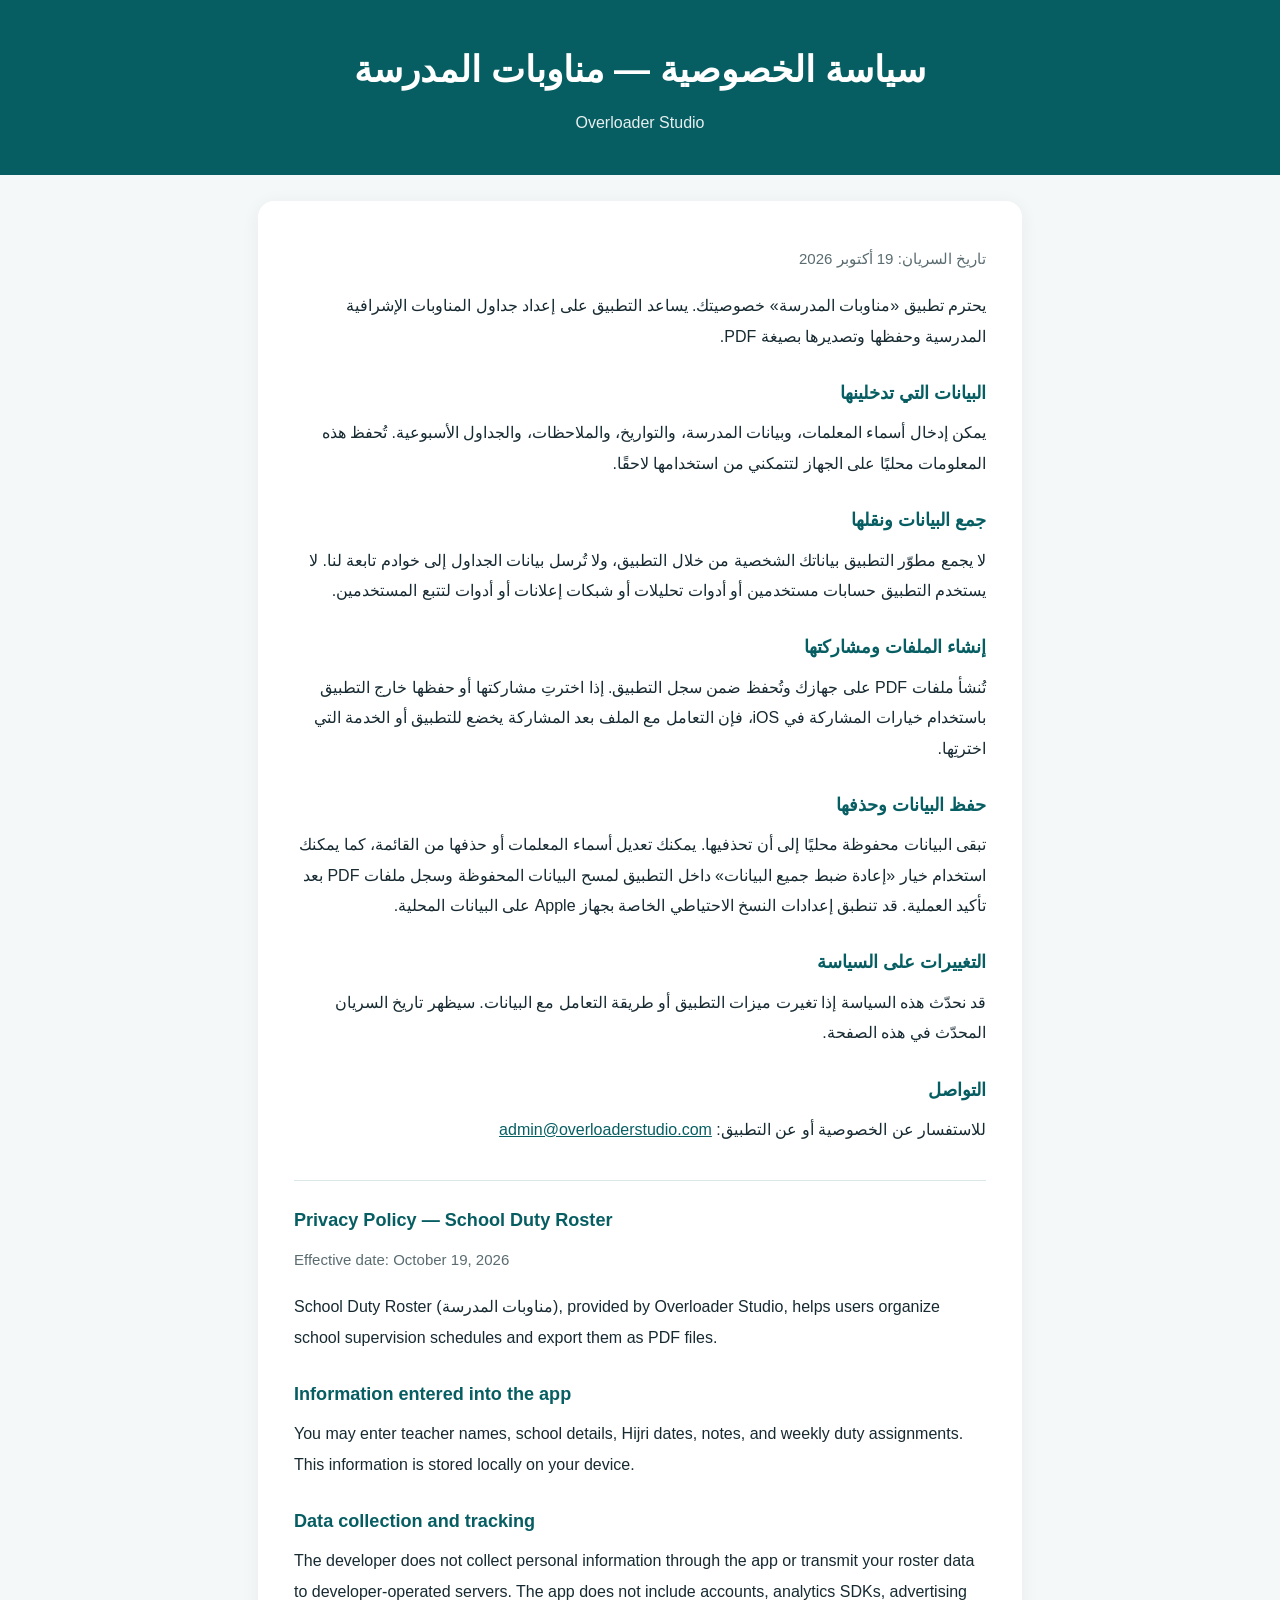
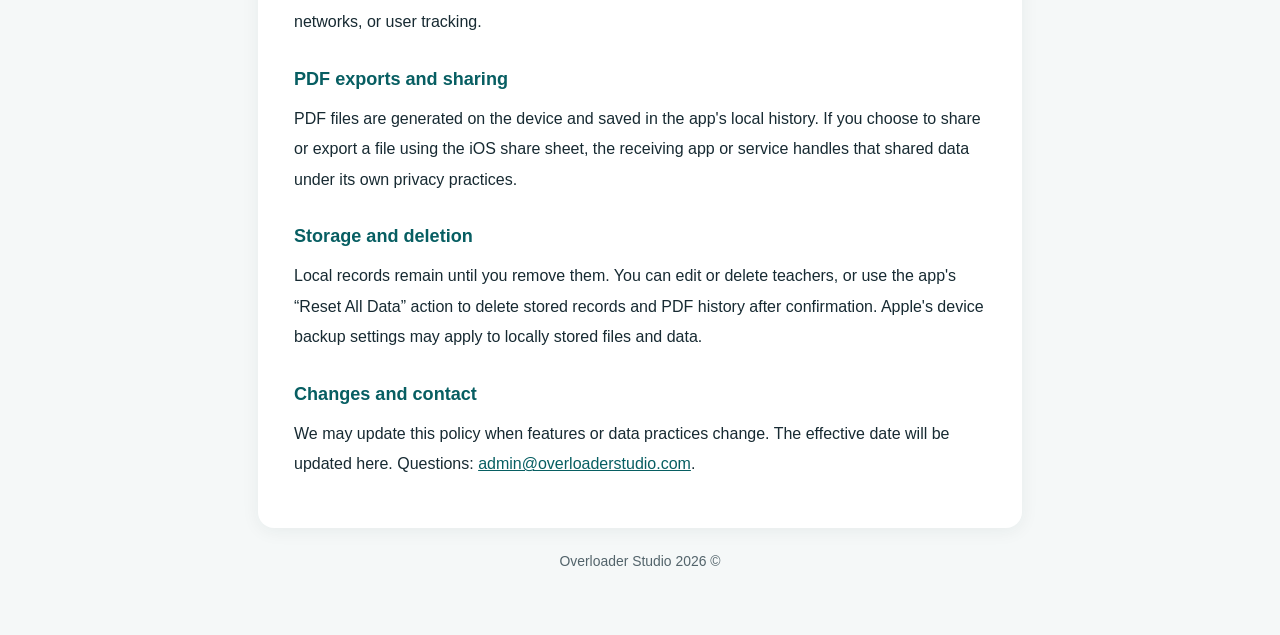
==== dutyroster-privacy.html @ a6a5f7c0 "Add files via upload" ====
<!doctype html>
<html lang="ar" dir="rtl">
<head>
  <meta charset="utf-8">
  <meta name="viewport" content="width=device-width, initial-scale=1">
  <meta name="color-scheme" content="light">
  <meta name="description" content="سياسة الخصوصية لتطبيق مناوبات المدرسة - Overloader Studio">
  <title>سياسة الخصوصية | مناوبات المدرسة</title>
  <style>
    :root { font-family: -apple-system, BlinkMacSystemFont, "Segoe UI", Tahoma, sans-serif; color: #172a32; background: #f5f8f8; }
    * { box-sizing: border-box; }
    body { margin: 0; line-height: 1.9; }
    header { background: #075e62; color: white; padding: 36px 20px; text-align: center; }
    header h1 { font-size: clamp(1.7rem, 4vw, 2.25rem); margin: 0 0 4px; }
    header p { margin: 0; opacity: .9; }
    main { max-width: 800px; margin: 26px auto; padding: 0 18px 35px; }
    article { background: white; border-radius: 16px; padding: clamp(20px, 4vw, 36px); box-shadow: 0 3px 18px #112d3010; }
    h2 { font-size: 1.13rem; color: #075e62; margin: 24px 0 4px; }
    h2:first-child { margin-top: 0; }
    p { margin: 8px 0 12px; }
    a { color: #075e62; overflow-wrap: anywhere; }
    .meta { font-size: .94rem; color: #5a6c70; margin-bottom: 18px; }
    .english { direction: ltr; text-align: left; border-top: 1px solid #dbe6e6; margin-top: 35px; padding-top: 22px; }
    footer { text-align: center; font-size: .87rem; color: #53646b; margin-top: 20px; }
  </style>
</head>
<body>
  <header>
    <h1>سياسة الخصوصية — مناوبات المدرسة</h1>
    <p>Overloader Studio</p>
  </header>
  <main>
    <article>
      <p class="meta">تاريخ السريان: 19 أكتوبر 2026</p>
      <p>يحترم تطبيق «مناوبات المدرسة» خصوصيتك. يساعد التطبيق على إعداد جداول المناوبات الإشرافية المدرسية وحفظها وتصديرها بصيغة PDF.</p>

      <h2>البيانات التي تدخلينها</h2>
      <p>يمكن إدخال أسماء المعلمات، وبيانات المدرسة، والتواريخ، والملاحظات، والجداول الأسبوعية. تُحفظ هذه المعلومات محليًا على الجهاز لتتمكني من استخدامها لاحقًا.</p>

      <h2>جمع البيانات ونقلها</h2>
      <p>لا يجمع مطوّر التطبيق بياناتك الشخصية من خلال التطبيق، ولا تُرسل بيانات الجداول إلى خوادم تابعة لنا. لا يستخدم التطبيق حسابات مستخدمين أو أدوات تحليلات أو شبكات إعلانات أو أدوات لتتبع المستخدمين.</p>

      <h2>إنشاء الملفات ومشاركتها</h2>
      <p>تُنشأ ملفات PDF على جهازك وتُحفظ ضمن سجل التطبيق. إذا اخترتِ مشاركتها أو حفظها خارج التطبيق باستخدام خيارات المشاركة في iOS، فإن التعامل مع الملف بعد المشاركة يخضع للتطبيق أو الخدمة التي اخترتِها.</p>

      <h2>حفظ البيانات وحذفها</h2>
      <p>تبقى البيانات محفوظة محليًا إلى أن تحذفيها. يمكنك تعديل أسماء المعلمات أو حذفها من القائمة، كما يمكنك استخدام خيار «إعادة ضبط جميع البيانات» داخل التطبيق لمسح البيانات المحفوظة وسجل ملفات PDF بعد تأكيد العملية. قد تنطبق إعدادات النسخ الاحتياطي الخاصة بجهاز Apple على البيانات المحلية.</p>

      <h2>التغييرات على السياسة</h2>
      <p>قد نحدّث هذه السياسة إذا تغيرت ميزات التطبيق أو طريقة التعامل مع البيانات. سيظهر تاريخ السريان المحدّث في هذه الصفحة.</p>

      <h2>التواصل</h2>
      <p>للاستفسار عن الخصوصية أو عن التطبيق: <a href="mailto:admin@overloaderstudio.com">admin@overloaderstudio.com</a></p>

      <section class="english" lang="en">
        <h2>Privacy Policy — School Duty Roster</h2>
        <p class="meta">Effective date: October 19, 2026</p>
        <p>School Duty Roster (مناوبات المدرسة), provided by Overloader Studio, helps users organize school supervision schedules and export them as PDF files.</p>
        <h2>Information entered into the app</h2>
        <p>You may enter teacher names, school details, Hijri dates, notes, and weekly duty assignments. This information is stored locally on your device.</p>
        <h2>Data collection and tracking</h2>
        <p>The developer does not collect personal information through the app or transmit your roster data to developer-operated servers. The app does not include accounts, analytics SDKs, advertising networks, or user tracking.</p>
        <h2>PDF exports and sharing</h2>
        <p>PDF files are generated on the device and saved in the app's local history. If you choose to share or export a file using the iOS share sheet, the receiving app or service handles that shared data under its own privacy practices.</p>
        <h2>Storage and deletion</h2>
        <p>Local records remain until you remove them. You can edit or delete teachers, or use the app's “Reset All Data” action to delete stored records and PDF history after confirmation. Apple's device backup settings may apply to locally stored files and data.</p>
        <h2>Changes and contact</h2>
        <p>We may update this policy when features or data practices change. The effective date will be updated here. Questions: <a href="mailto:admin@overloaderstudio.com">admin@overloaderstudio.com</a>.</p>
      </section>
    </article>
    <footer>© 2026 Overloader Studio</footer>
  </main>
</body>
</html>
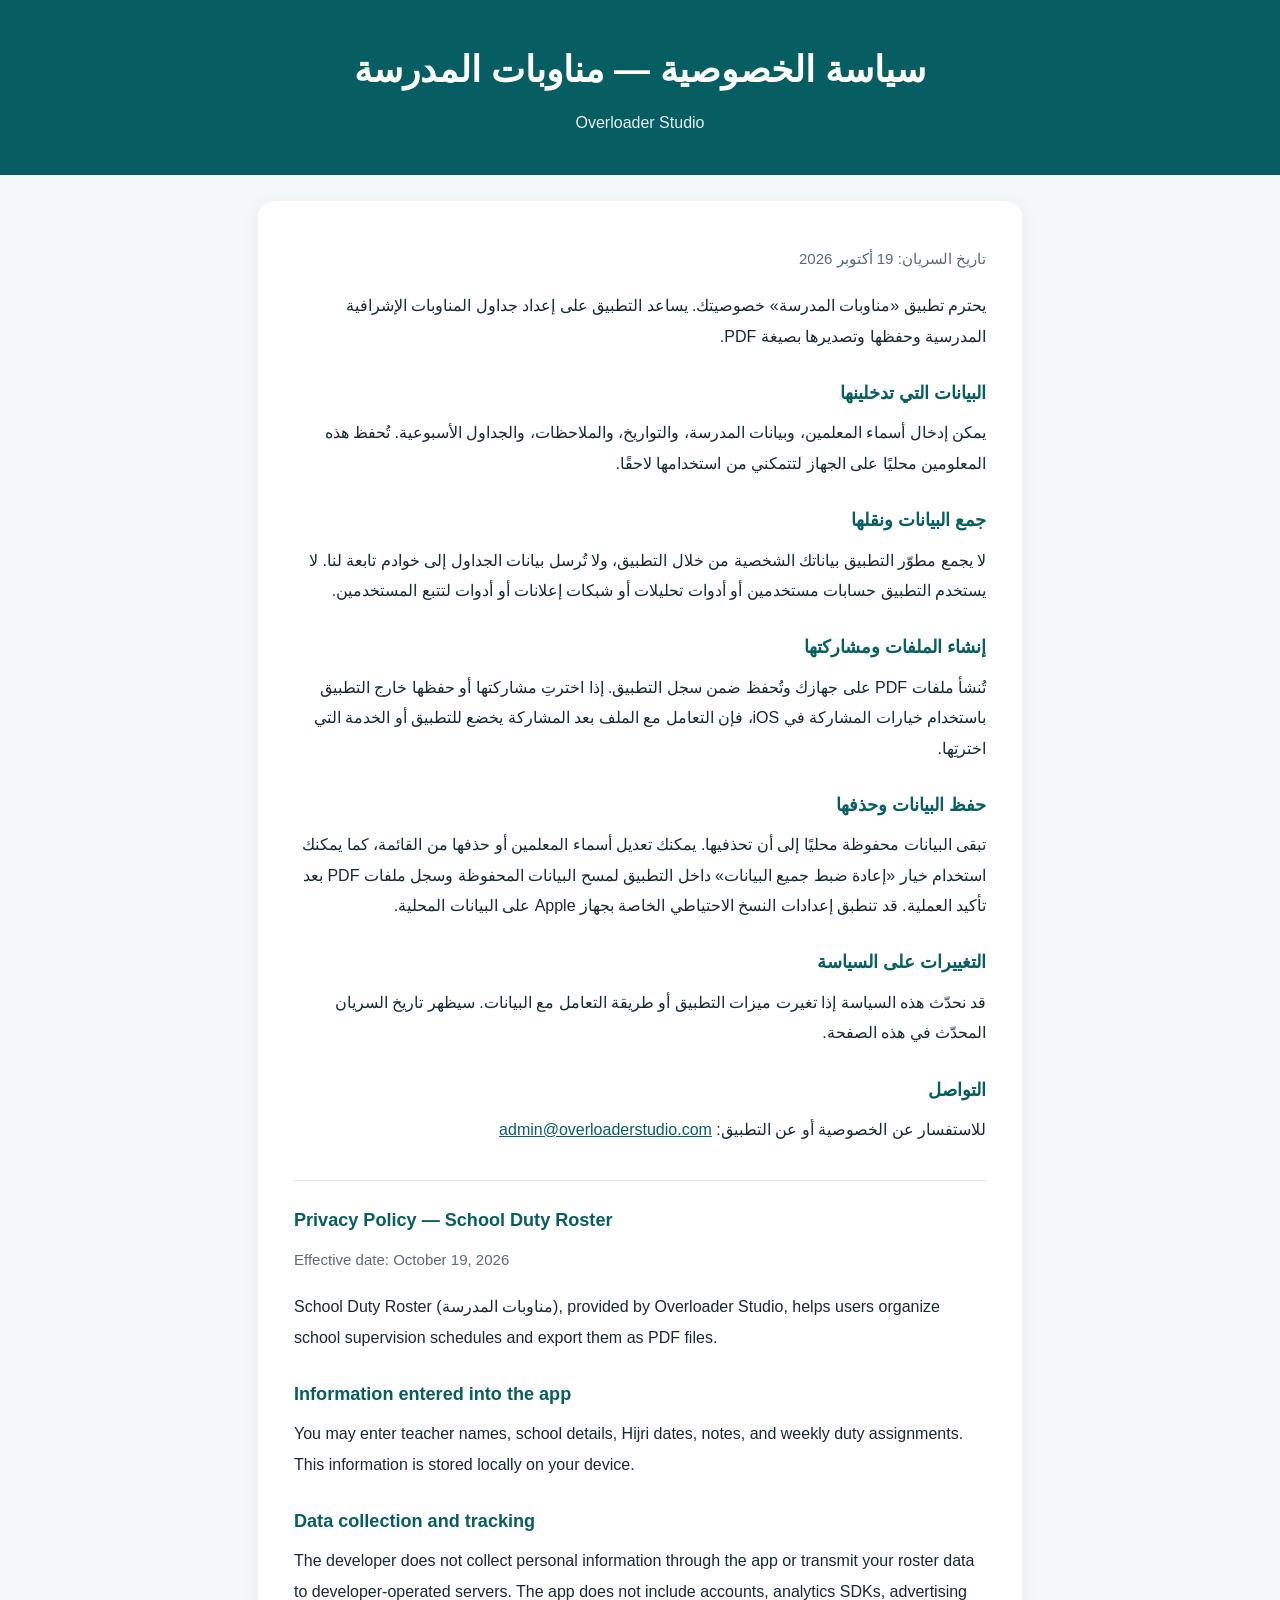
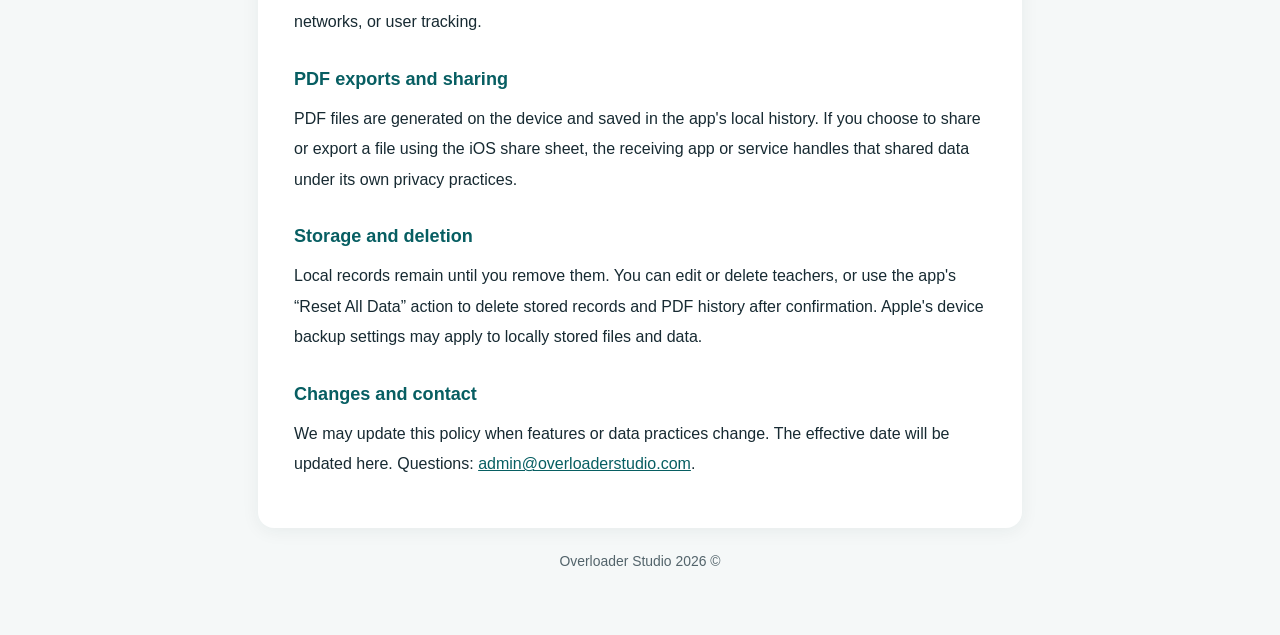
==== commit 53a28d5d: "Update dutyroster-privacy.html" ====
--- a/dutyroster-privacy.html
+++ b/dutyroster-privacy.html
@@ -35,7 +35,7 @@
       <p>يحترم تطبيق «مناوبات المدرسة» خصوصيتك. يساعد التطبيق على إعداد جداول المناوبات الإشرافية المدرسية وحفظها وتصديرها بصيغة PDF.</p>
 
       <h2>البيانات التي تدخلينها</h2>
-      <p>يمكن إدخال أسماء المعلمات، وبيانات المدرسة، والتواريخ، والملاحظات، والجداول الأسبوعية. تُحفظ هذه المعلومات محليًا على الجهاز لتتمكني من استخدامها لاحقًا.</p>
+      <p>يمكن إدخال أسماء المعلمين، وبيانات المدرسة، والتواريخ، والملاحظات، والجداول الأسبوعية. تُحفظ هذه المعلومين محليًا على الجهاز لتتمكني من استخدامها لاحقًا.</p>
 
       <h2>جمع البيانات ونقلها</h2>
       <p>لا يجمع مطوّر التطبيق بياناتك الشخصية من خلال التطبيق، ولا تُرسل بيانات الجداول إلى خوادم تابعة لنا. لا يستخدم التطبيق حسابات مستخدمين أو أدوات تحليلات أو شبكات إعلانات أو أدوات لتتبع المستخدمين.</p>
@@ -44,7 +44,7 @@
       <p>تُنشأ ملفات PDF على جهازك وتُحفظ ضمن سجل التطبيق. إذا اخترتِ مشاركتها أو حفظها خارج التطبيق باستخدام خيارات المشاركة في iOS، فإن التعامل مع الملف بعد المشاركة يخضع للتطبيق أو الخدمة التي اخترتِها.</p>
 
       <h2>حفظ البيانات وحذفها</h2>
-      <p>تبقى البيانات محفوظة محليًا إلى أن تحذفيها. يمكنك تعديل أسماء المعلمات أو حذفها من القائمة، كما يمكنك استخدام خيار «إعادة ضبط جميع البيانات» داخل التطبيق لمسح البيانات المحفوظة وسجل ملفات PDF بعد تأكيد العملية. قد تنطبق إعدادات النسخ الاحتياطي الخاصة بجهاز Apple على البيانات المحلية.</p>
+      <p>تبقى البيانات محفوظة محليًا إلى أن تحذفيها. يمكنك تعديل أسماء المعلمين أو حذفها من القائمة، كما يمكنك استخدام خيار «إعادة ضبط جميع البيانات» داخل التطبيق لمسح البيانات المحفوظة وسجل ملفات PDF بعد تأكيد العملية. قد تنطبق إعدادات النسخ الاحتياطي الخاصة بجهاز Apple على البيانات المحلية.</p>
 
       <h2>التغييرات على السياسة</h2>
       <p>قد نحدّث هذه السياسة إذا تغيرت ميزات التطبيق أو طريقة التعامل مع البيانات. سيظهر تاريخ السريان المحدّث في هذه الصفحة.</p>
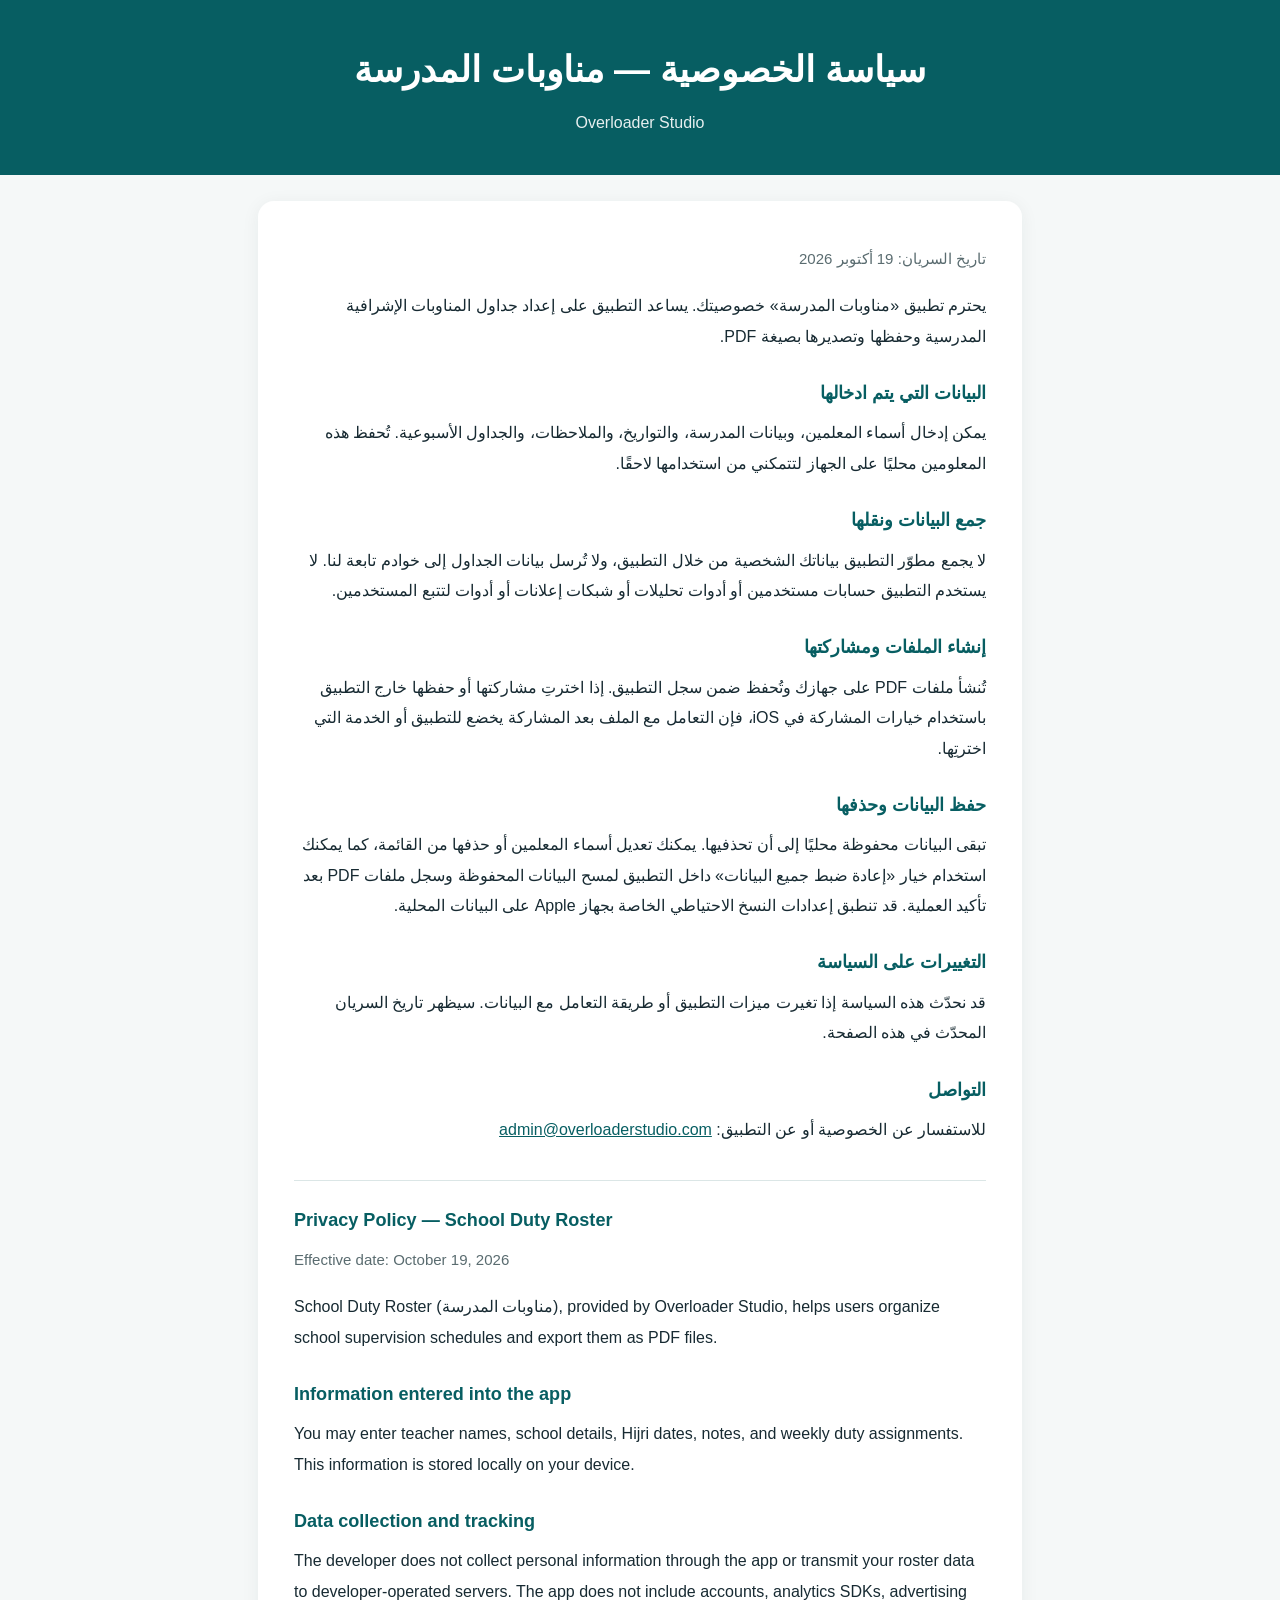
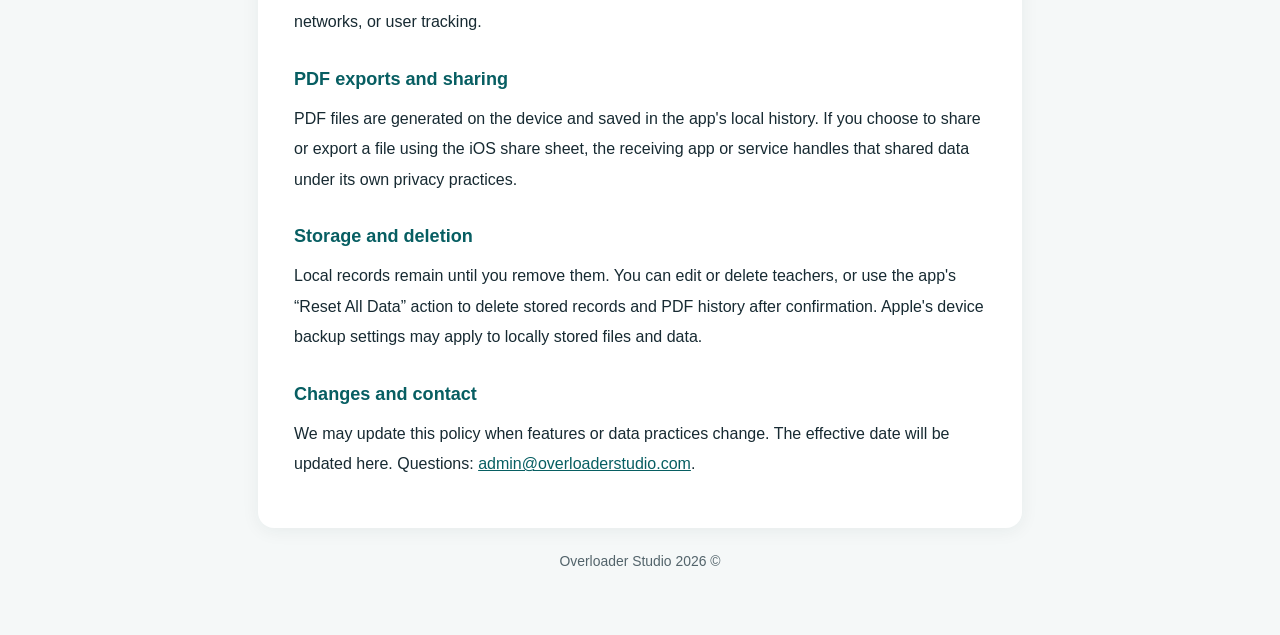
==== commit 129acf4b: "Update dutyroster-privacy.html" ====
--- a/dutyroster-privacy.html
+++ b/dutyroster-privacy.html
@@ -34,7 +34,7 @@
       <p class="meta">تاريخ السريان: 19 أكتوبر 2026</p>
       <p>يحترم تطبيق «مناوبات المدرسة» خصوصيتك. يساعد التطبيق على إعداد جداول المناوبات الإشرافية المدرسية وحفظها وتصديرها بصيغة PDF.</p>
 
-      <h2>البيانات التي تدخلينها</h2>
+      <h2>البيانات التي يتم ادخالها</h2>
       <p>يمكن إدخال أسماء المعلمين، وبيانات المدرسة، والتواريخ، والملاحظات، والجداول الأسبوعية. تُحفظ هذه المعلومين محليًا على الجهاز لتتمكني من استخدامها لاحقًا.</p>
 
       <h2>جمع البيانات ونقلها</h2>
